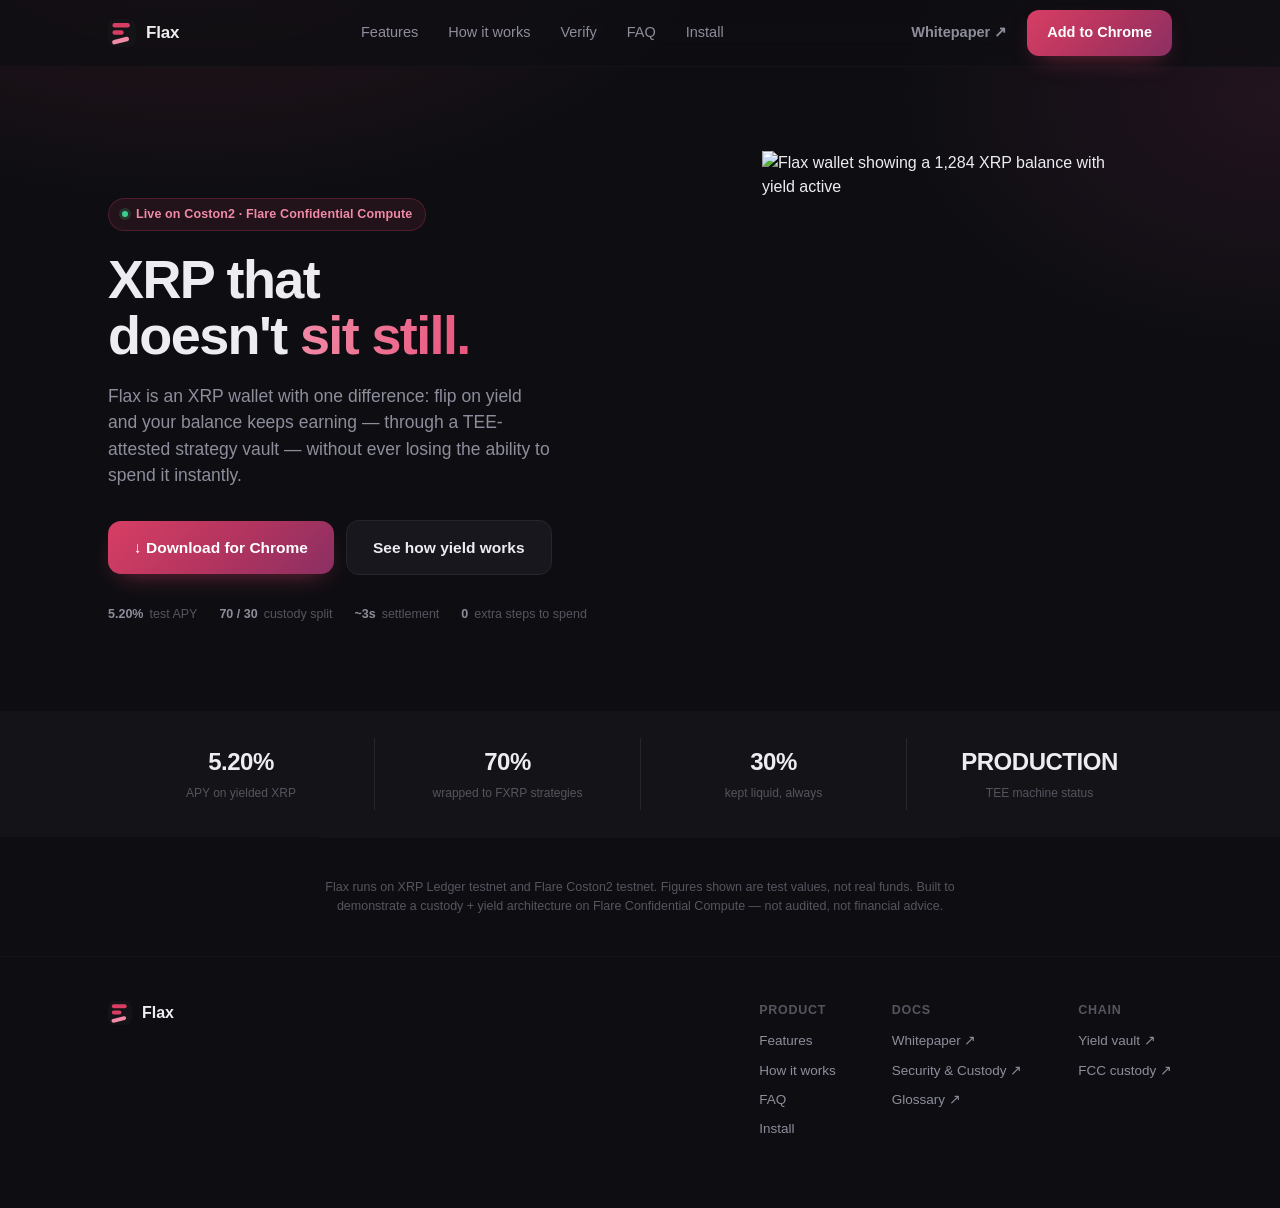
==== index.html @ bff76e12 "feat(site): page shell, nav and hero" ====
<!DOCTYPE html>
<html lang="en">
<head>
<meta charset="UTF-8" />
<meta name="viewport" content="width=device-width, initial-scale=1" />
<title>Flax — an XRP wallet that doesn't sit still</title>
<meta name="description" content="Flax is an XRP wallet for Chrome. Idle balance earns yield through Flare Confidential Compute while staying instantly spendable." />
<link rel="icon" href="img/favicon.png" />
<link rel="stylesheet" href="css/site.css" />
</head>
<body>

<nav class="top">
  <div class="wrap">
    <div class="brand"><svg viewBox="0 0 100 100"><use href="#flaxmark"/></svg>Flax</div>
    <div class="nav-links">
      <a href="#features">Features</a>
      <a href="#how">How it works</a>
      <a href="#verify">Verify</a>
      <a href="#faq">FAQ</a>
      <a href="#install">Install</a>
    </div>
    <div class="nav-cta">
      <a class="btn text" href="https://ember-7.gitbook.io/flaxwallet/" target="_blank" rel="noopener">Whitepaper ↗</a>
      <a class="btn primary" href="flax-extension.zip" id="nav-download">Add to Chrome</a>
    </div>
  </div>
</nav>

<header class="hero">
  <div class="wrap">
    <div>
      <div class="eyebrow"><span class="dot"></span>Live on Coston2 · Flare Confidential Compute</div>
      <h1 class="headline">XRP that<br/>doesn't <span class="accent">sit still.</span></h1>
      <p class="hero-sub">Flax is an XRP wallet with one difference: flip on yield and your balance keeps earning — through a TEE-attested strategy vault — without ever losing the ability to spend it instantly.</p>
      <div class="hero-ctas">
        <a class="btn primary lg" href="flax-extension.zip">↓ Download for Chrome</a>
        <a class="btn ghost lg" href="#how">See how yield works</a>
      </div>
      <div class="hero-meta">
        <span><b>5.20%</b> test APY</span>
        <span><b>70 / 30</b> custody split</span>
        <span><b>~3s</b> settlement</span>
        <span><b>0</b> extra steps to spend</span>
      </div>
    </div>
    <div class="hero-shot"><img src="img/shot-home.png" alt="Flax wallet showing a 1,284 XRP balance with yield active" width="360" height="520" /></div>
  </div>
</header>

<div class="stats">
  <div class="wrap">
    <div class="stat"><b>5.20%</b><span>APY on yielded XRP</span></div>
    <div class="stat"><b>70%</b><span>wrapped to FXRP strategies</span></div>
    <div class="stat"><b>30%</b><span>kept liquid, always</span></div>
    <div class="stat"><b>PRODUCTION</b><span>TEE machine status</span></div>
  </div>
</div>

<!-- ═══════════════════ FEATURES ═══════════════════ -->

<div class="disclaimer">
  Flax runs on XRP Ledger testnet and Flare Coston2 testnet. Figures shown are test values, not real funds. Built to demonstrate a custody + yield architecture on Flare Confidential Compute — not audited, not financial advice.
</div>

<footer>
  <div class="wrap">
    <div class="footer-brand"><svg viewBox="0 0 100 100"><use href="#flaxmark"/></svg>Flax</div>
    <div class="footer-cols">
      <div class="footer-col">
        <b>Product</b>
        <a href="#features">Features</a>
        <a href="#how">How it works</a>
        <a href="#faq">FAQ</a>
        <a href="#install">Install</a>
      </div>
      <div class="footer-col">
        <b>Docs</b>
        <a href="https://ember-7.gitbook.io/flaxwallet/" target="_blank" rel="noopener">Whitepaper ↗</a>
        <a href="https://ember-7.gitbook.io/flaxwallet//security-and-custody" target="_blank" rel="noopener">Security &amp; Custody ↗</a>
        <a href="https://ember-7.gitbook.io/flaxwallet/reference/glossary" target="_blank" rel="noopener">Glossary ↗</a>
      </div>
      <div class="footer-col">
        <b>Chain</b>
        <a href="https://coston2-explorer.flare.network/address/0x3d84976Ac03C04F9b7Fcec7af0289776dAECA8a2" target="_blank" rel="noopener">Yield vault ↗</a>
        <a href="https://testnet.xrpl.org/accounts/rpsMWxQHqK83RQdiwfAVvKbYVJ5hhtbXWB" target="_blank" rel="noopener">FCC custody ↗</a>
      </div>
    </div>
  </div>
</footer>

<svg width="0" height="0" style="position:absolute">
  <defs><g id="flaxmark">
    <rect width="100" height="100" rx="22" fill="#131318"/>
    <rect x="16" y="14" width="62" height="16" rx="8" fill="#d83e64"/>
    <rect x="16" y="40" width="40" height="16" rx="8" fill="#d83e64"/>
    <rect x="14" y="69" width="62" height="16" rx="8" fill="#f08aa6" transform="rotate(-14 45 77)"/>
  </g></defs>
</svg>

</body>
</html>
---- css/site.css ----
@font-face {
  font-family: "Sono";
  src: local("SF Mono");
}
:root {
  --bg: #0e0e12;
  --bg-1: #131318;
  --panel: #17171d;
  --panel-2: #1c1c24;
  --border: #26262f;
  --text: #ececf1;
  --muted: #8d8d9c;
  --faint: #55555f;
  --rose: #d83e64;
  --rose-2: #e9557d;
  --pink: #f08aa6;
  --good: #3ecf8e;
  --grad: linear-gradient(135deg, #d83e64 0%, #b0345f 55%, #8b2f63 100%);
  --maxw: 1120px;
}
* { box-sizing: border-box; }
html { scroll-behavior: smooth; }
body {
  margin: 0; background: var(--bg); color: var(--text);
  font-family: -apple-system, BlinkMacSystemFont, "Segoe UI", Roboto, sans-serif;
  line-height: 1.5; font-size: 16px;
  background-image:
    radial-gradient(900px 500px at 15% -8%, rgba(216,62,100,.14), transparent 60%),
    radial-gradient(700px 460px at 100% 8%, rgba(139,47,99,.16), transparent 55%);
  background-repeat: no-repeat;
}
.mono { font-family: "SF Mono", ui-monospace, Menlo, Consolas, monospace; }
a { color: inherit; }
img { display: block; max-width: 100%; }
.wrap { max-width: var(--maxw); margin: 0 auto; padding: 0 28px; }
section { position: relative; }

/* ── nav ───────────────────────────────────────────────── */
nav.top {
  position: sticky; top: 0; z-index: 50;
  background: rgba(14,14,18,.72); backdrop-filter: blur(14px);
  border-bottom: 1px solid var(--bg-1);
}
nav.top .wrap { display: flex; align-items: center; justify-content: space-between; height: 66px; }
.brand { display: flex; align-items: center; gap: 10px; font-weight: 800; font-size: 17px; letter-spacing: -0.01em; }
.brand svg { width: 28px; height: 28px; border-radius: 8px; }
.nav-links { display: flex; gap: 30px; font-size: 14.5px; color: var(--muted); }
.nav-links a { text-decoration: none; transition: color .15s; }
.nav-links a:hover { color: var(--text); }
.nav-cta { display: flex; align-items: center; gap: 14px; }

/* ── buttons ───────────────────────────────────────────── */
.btn {
  display: inline-flex; align-items: center; gap: 9px;
  border: none; cursor: pointer; text-decoration: none;
  font-weight: 650; font-size: 14.5px; border-radius: 12px;
  padding: 12px 20px; color: #fff; transition: transform .1s, opacity .15s, box-shadow .2s;
  white-space: nowrap;
}
.btn:active { transform: scale(0.97); }
.btn.primary { background: var(--grad); box-shadow: 0 10px 26px -12px rgba(216,62,100,.6); }
.btn.primary:hover { box-shadow: 0 14px 32px -12px rgba(216,62,100,.75); }
.btn.ghost { background: var(--panel); border: 1px solid var(--border); color: var(--text); }
.btn.ghost:hover { background: var(--panel-2); }
.btn.text { background: transparent; color: var(--muted); padding: 12px 6px; }
.btn.text:hover { color: var(--text); }
.btn.lg { padding: 15px 26px; font-size: 15.5px; border-radius: 13px; }

/* ── hero ──────────────────────────────────────────────── */
.hero { padding: 84px 0 40px; }
.hero .wrap { display: grid; grid-template-columns: 1fr 460px; gap: 40px; align-items: center; }
.eyebrow {
  display: inline-flex; align-items: center; gap: 8px; font-size: 12.5px; font-weight: 700;
  color: var(--pink); background: rgba(216,62,100,.1); border: 1px solid rgba(216,62,100,.25);
  padding: 6px 13px; border-radius: 999px; margin-bottom: 20px; letter-spacing: .01em;
}
.eyebrow .dot { width: 6px; height: 6px; border-radius: 50%; background: var(--good); box-shadow: 0 0 0 3px rgba(62,207,142,.18); }
h1.headline { font-size: 54px; line-height: 1.04; font-weight: 800; letter-spacing: -0.03em; margin: 0 0 20px; }
h1.headline .accent {
  background: linear-gradient(100deg, var(--pink), var(--rose-2));
  -webkit-background-clip: text; background-clip: text; color: transparent;
}
.hero-sub { color: var(--muted); font-size: 17.5px; max-width: 46ch; margin-bottom: 32px; }
.hero-ctas { display: flex; gap: 12px; align-items: center; margin-bottom: 30px; flex-wrap: wrap; }
.hero-meta { display: flex; gap: 22px; font-size: 12.5px; color: var(--faint); flex-wrap: wrap; }
.hero-meta span { display: flex; align-items: center; gap: 6px; }
.hero-meta b { color: var(--muted); font-weight: 650; }
.hero-shot { justify-self: center; }
.hero-shot img { width: 100%; max-width: 400px; }

/* ── stat strip ────────────────────────────────────────── */
.stats { border-top: 1px solid var(--bg-1); border-bottom: 1px solid var(--bg-1); background: var(--bg-1); }
.stats .wrap { display: grid; grid-template-columns: repeat(4, 1fr); padding: 26px 28px; }
.stat { text-align: center; padding: 6px 10px; border-left: 1px solid var(--border); }
.stat:first-child { border-left: none; }
.stat b { display: block; font-size: 24px; font-weight: 800; letter-spacing: -0.02em; }
.stat span { font-size: 12px; color: var(--faint); }

/* ── section shell ─────────────────────────────────────── */
.section { padding: 96px 0; }
.section-head { max-width: 620px; margin-bottom: 56px; }
.section-tag { font-size: 12.5px; font-weight: 700; letter-spacing: .08em; text-transform: uppercase; color: var(--pink); margin-bottom: 12px; }
.section-head h2 { font-size: 34px; font-weight: 800; letter-spacing: -0.02em; margin: 0 0 12px; }
.section-head p { color: var(--muted); font-size: 16px; }

/* ── feature rows ──────────────────────────────────────── */
.feature-row { display: grid; grid-template-columns: 1fr 1fr; gap: 60px; align-items: center; margin-bottom: 108px; }
.feature-row:last-child { margin-bottom: 0; }
.feature-row.reverse .fr-text { order: 2; }
.feature-row.reverse .fr-shot { order: 1; }
.fr-num { font-size: 12.5px; font-weight: 700; color: var(--faint); margin-bottom: 14px; letter-spacing: .06em; }
.fr-text h3 { font-size: 26px; font-weight: 800; letter-spacing: -0.015em; margin: 0 0 14px; }
.fr-text p { color: var(--muted); font-size: 15.5px; margin-bottom: 22px; }
.fr-points { display: flex; flex-direction: column; gap: 12px; }
.fr-point { display: flex; gap: 11px; font-size: 14px; color: var(--text); }
.fr-point .mk { color: var(--good); font-weight: 800; flex: 0 0 auto; }
.fr-shot { display: flex; justify-content: center; }
.fr-shot img { max-width: 300px; }

/* ── how it works diagram ─────────────────────────────── */
.diagram-wrap {
  background: var(--panel); border: 1px solid var(--border); border-radius: 20px;
  padding: 40px; overflow-x: auto;
}
.diagram-wrap svg { display: block; margin: 0 auto; }

/* ── verify / transparency ────────────────────────────── */
.verify-grid { display: grid; grid-template-columns: repeat(2, 1fr); gap: 12px; }
.verify-item {
  background: var(--panel); border: 1px solid var(--border); border-radius: 14px;
  padding: 16px 18px; display: flex; flex-direction: column; gap: 5px;
}
.verify-item .vk { font-size: 12px; color: var(--faint); }
.verify-item .vv { font-size: 13.5px; font-weight: 600; word-break: break-all; }
.verify-item a.vv { text-decoration: none; color: var(--pink); }
.verify-item a.vv:hover { text-decoration: underline; }

/* ── install ───────────────────────────────────────────── */
.install-shell { background: var(--panel); border: 1px solid var(--border); border-radius: 22px; padding: 8px; }
.install-inner { display: grid; grid-template-columns: 1fr 1fr; gap: 0; }
.install-steps { padding: 34px 38px; }
.step-row { display: flex; gap: 16px; padding: 16px 0; border-top: 1px solid var(--bg-1); }
.step-row:first-child { border-top: none; padding-top: 4px; }
.step-num {
  flex: 0 0 30px; height: 30px; border-radius: 9px; background: var(--panel-2);
  border: 1px solid var(--border); display: flex; align-items: center; justify-content: center;
  font-size: 13px; font-weight: 700; color: var(--pink);
}
.step-body b { display: block; font-size: 14.5px; margin-bottom: 3px; }
.step-body span { font-size: 13px; color: var(--muted); }
.step-body code {
  background: var(--bg-1); border: 1px solid var(--border); border-radius: 6px;
  padding: 1px 6px; font-size: 12px; font-family: "SF Mono", ui-monospace, monospace; color: var(--pink);
}
.install-visual {
  background: linear-gradient(160deg, #1a1a22, #131318);
  border-radius: 18px; margin: 8px; display: flex; align-items: center; justify-content: center;
  padding: 30px; position: relative; overflow: hidden;
}
.install-visual::before {
  content: ""; position: absolute; inset: -40%; background: radial-gradient(circle, rgba(216,62,100,.16), transparent 60%);
}
.browser-mock {
  position: relative; width: 100%; max-width: 300px; background: #1c1c24; border-radius: 14px;
  border: 1px solid var(--border); box-shadow: 0 20px 50px -20px rgba(0,0,0,.6); overflow: hidden;
}
.bm-bar { display: flex; align-items: center; gap: 6px; padding: 10px 12px; border-bottom: 1px solid var(--bg-1); }
.bm-dot { width: 9px; height: 9px; border-radius: 50%; }
.bm-url { flex: 1; margin-left: 8px; background: var(--bg-1); border-radius: 7px; height: 22px; }
.bm-puzzle { width: 22px; height: 22px; border-radius: 6px; display: flex; align-items: center; justify-content: center; color: var(--faint); font-size: 13px; }
.bm-flax { width: 26px; height: 26px; border-radius: 7px; margin-left: 6px; }
.bm-panel { padding: 16px; }
.bm-panel .bm-row { display: flex; align-items: center; gap: 10px; padding: 9px 0; }
.bm-panel .bm-row img { width: 22px; height: 22px; border-radius: 6px; }
.bm-panel .bm-row span { font-size: 12.5px; font-weight: 600; flex: 1; }
.bm-toggle { width: 30px; height: 17px; border-radius: 999px; background: var(--good); position: relative; }
.bm-toggle::after { content:""; position:absolute; width: 13px; height: 13px; border-radius:50%; background:#fff; right: 2px; top: 2px; }

/* ── faq ───────────────────────────────────────────────── */
.inline-link {
  color: var(--pink); text-decoration: none; font-weight: 600; font-size: 13.5px;
  border-bottom: 1px solid rgba(240,138,166,.3); padding-bottom: 1px; transition: border-color .15s;
}
.inline-link:hover { border-color: var(--pink); }
.faq-list { max-width: 760px; display: flex; flex-direction: column; gap: 10px; }
.faq-item {
  background: var(--panel); border: 1px solid var(--border); border-radius: 14px;
  overflow: hidden; transition: border-color .15s;
}
.faq-item[open] { border-color: rgba(216,62,100,.35); }
.faq-item summary {
  list-style: none; cursor: pointer; user-select: none;
  display: flex; align-items: center; justify-content: space-between; gap: 16px;
  padding: 18px 20px; font-size: 15px; font-weight: 650;
}
.faq-item summary::-webkit-details-marker { display: none; }
.faq-x {
  flex: 0 0 24px; height: 24px; border-radius: 7px; background: var(--panel-2);
  color: var(--pink); display: flex; align-items: center; justify-content: center;
  font-size: 14px; font-weight: 700; transition: transform .2s, background .15s;
}
.faq-item[open] .faq-x { transform: rotate(45deg); background: rgba(216,62,100,.16); }
.faq-a { padding: 0 20px 20px; color: var(--muted); font-size: 14px; }
.faq-a p { margin: 0 0 12px; }
.faq-a code.mono {
  background: var(--bg-1); border: 1px solid var(--border); border-radius: 5px;
  padding: 1px 6px; color: var(--pink); font-size: 12.5px;
}

/* ── disclaimer ────────────────────────────────────────── */
.disclaimer {
  border-top: 1px solid var(--bg-1); padding: 40px 0; text-align: center;
  color: var(--faint); font-size: 12.5px; max-width: 640px; margin: 0 auto;
}

/* ── footer ────────────────────────────────────────────── */
footer { border-top: 1px solid var(--bg-1); padding: 44px 0 60px; }
footer .wrap { display: flex; justify-content: space-between; align-items: flex-start; flex-wrap: wrap; gap: 24px; }
.footer-brand { display: flex; align-items: center; gap: 10px; font-weight: 700; }
.footer-brand svg { width: 24px; height: 24px; border-radius: 7px; }
.footer-cols { display: flex; gap: 56px; }
.footer-col b { display: block; font-size: 12.5px; color: var(--faint); text-transform: uppercase; letter-spacing: .06em; margin-bottom: 12px; }
.footer-col a { display: block; font-size: 13.5px; color: var(--muted); text-decoration: none; margin-bottom: 9px; }
.footer-col a:hover { color: var(--text); }

/* ── responsive ────────────────────────────────────────── */
@media (max-width: 900px) {
  .hero .wrap { grid-template-columns: 1fr; }
  .hero-shot { order: -1; }
  .nav-links { display: none; }
  .feature-row, .feature-row.reverse { grid-template-columns: 1fr; }
  .feature-row.reverse .fr-text, .feature-row.reverse .fr-shot { order: unset; }
  .stats .wrap { grid-template-columns: repeat(2, 1fr); row-gap: 18px; }
  .stat:nth-child(3) { border-left: none; }
  .verify-grid { grid-template-columns: 1fr; }
  .install-inner { grid-template-columns: 1fr; }
  h1.headline { font-size: 38px; }
}
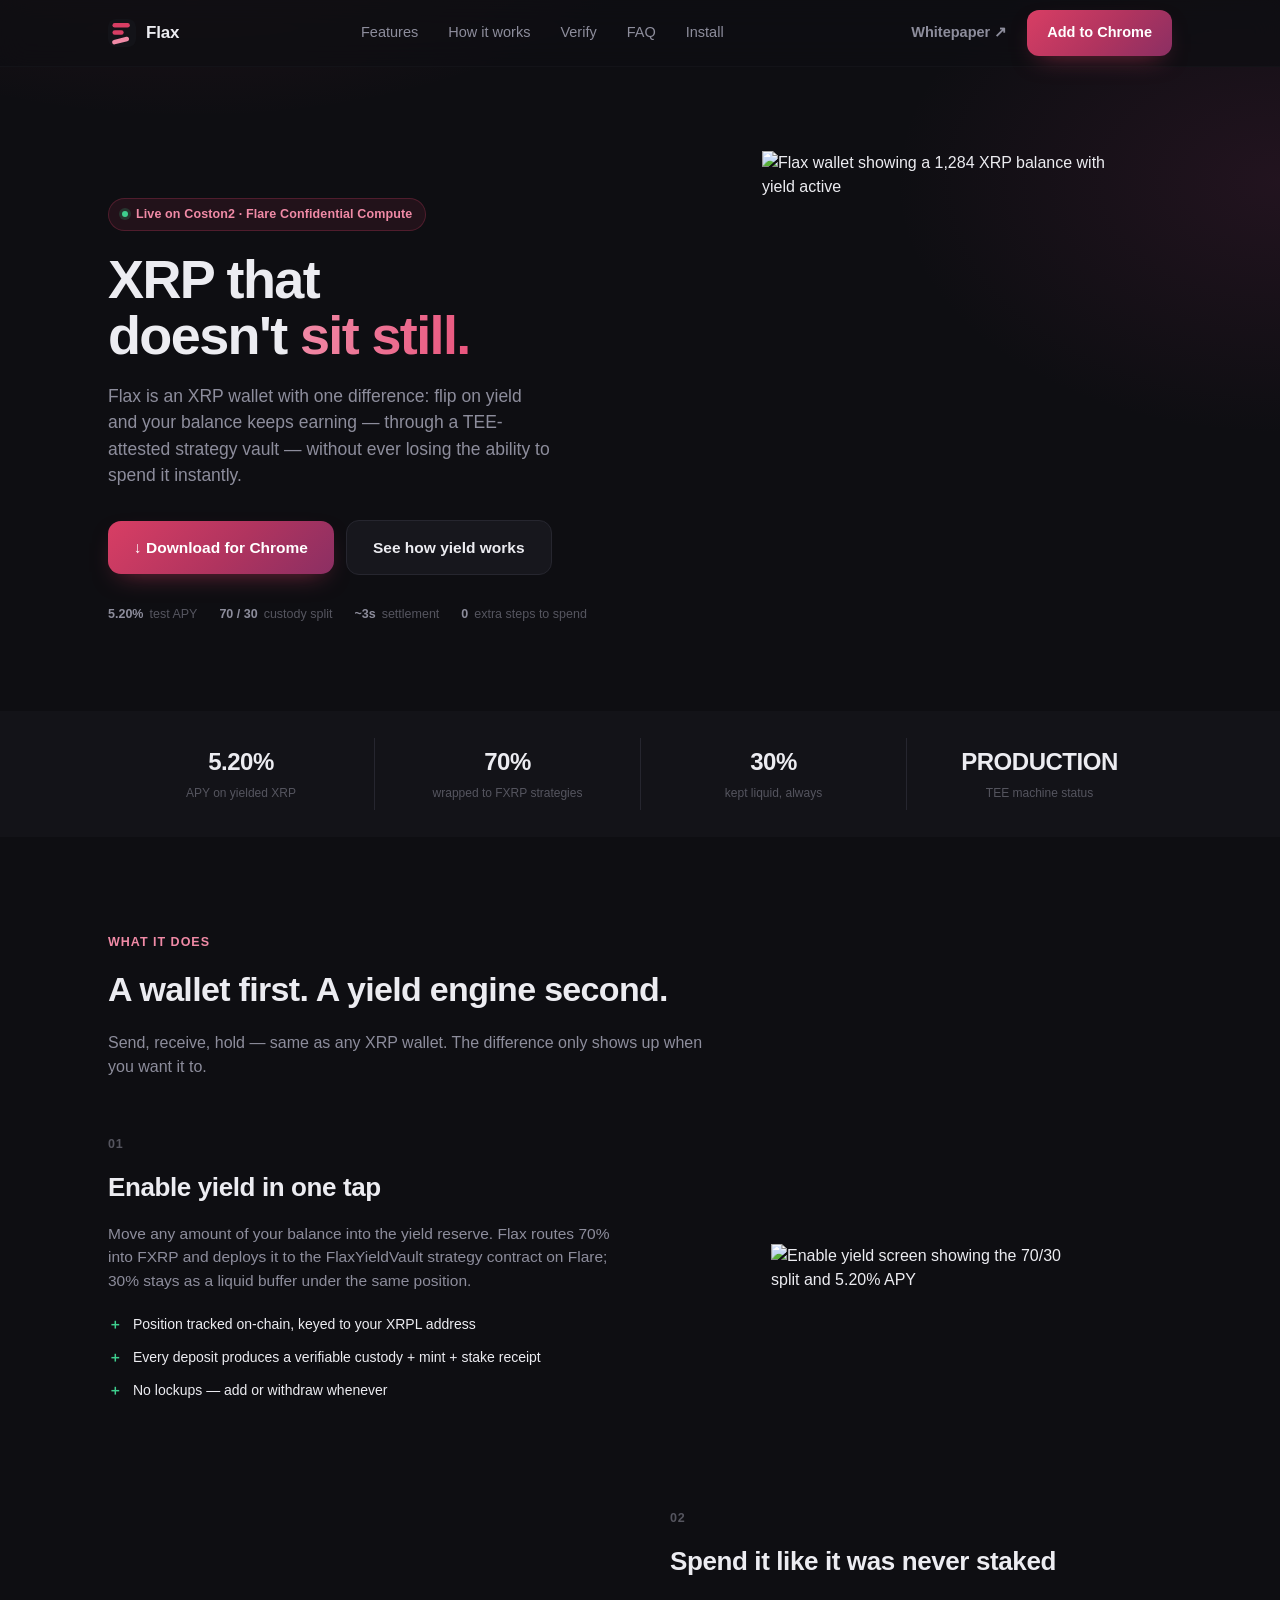
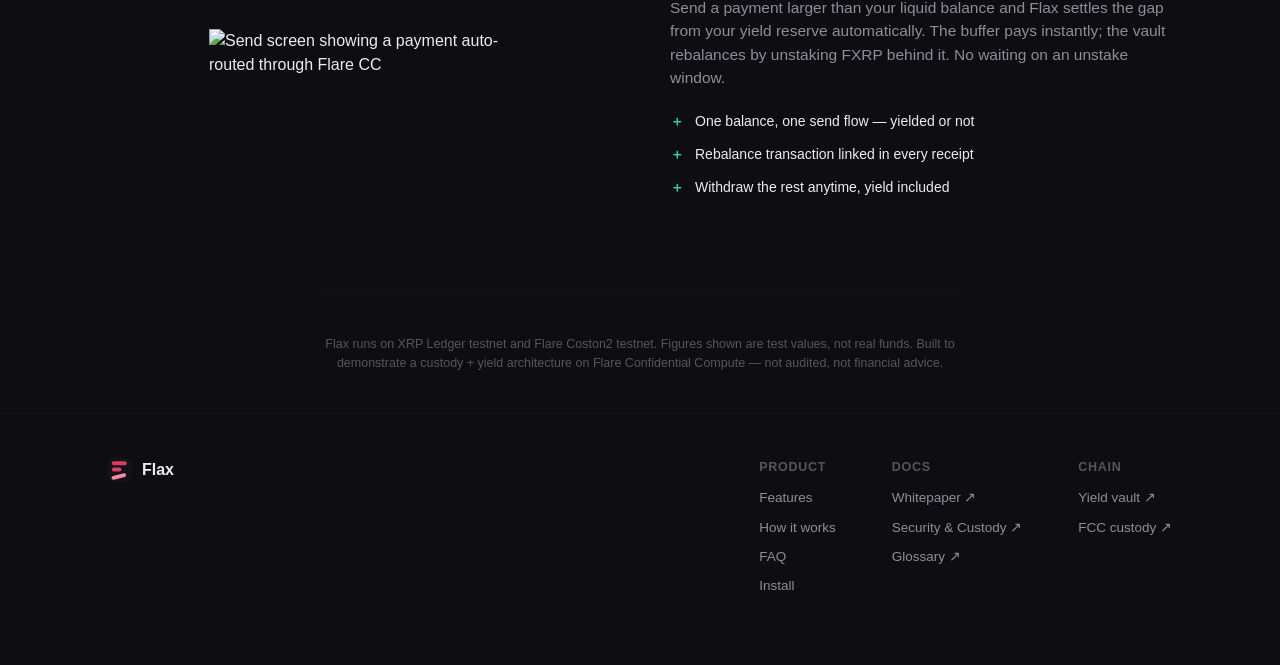
==== commit 5e6cb711: "feat(site): feature rows" ====
--- a/index.html
+++ b/index.html
@@ -58,6 +58,43 @@
 </div>
 
 <!-- ═══════════════════ FEATURES ═══════════════════ -->
+<section class="section" id="features">
+  <div class="wrap">
+    <div class="section-head">
+      <div class="section-tag">What it does</div>
+      <h2>A wallet first. A yield engine second.</h2>
+      <p>Send, receive, hold — same as any XRP wallet. The difference only shows up when you want it to.</p>
+    </div>
+
+    <div class="feature-row">
+      <div class="fr-text">
+        <div class="fr-num">01</div>
+        <h3>Enable yield in one tap</h3>
+        <p>Move any amount of your balance into the yield reserve. Flax routes 70% into FXRP and deploys it to the FlaxYieldVault strategy contract on Flare; 30% stays as a liquid buffer under the same position.</p>
+        <div class="fr-points">
+          <div class="fr-point"><span class="mk">＋</span>Position tracked on-chain, keyed to your XRPL address</div>
+          <div class="fr-point"><span class="mk">＋</span>Every deposit produces a verifiable custody + mint + stake receipt</div>
+          <div class="fr-point"><span class="mk">＋</span>No lockups — add or withdraw whenever</div>
+        </div>
+      </div>
+      <div class="fr-shot"><img src="img/shot-yield.png" alt="Enable yield screen showing the 70/30 split and 5.20% APY" /></div>
+    </div>
+
+    <div class="feature-row reverse">
+      <div class="fr-text">
+        <div class="fr-num">02</div>
+        <h3>Spend it like it was never staked</h3>
+        <p>Send a payment larger than your liquid balance and Flax settles the gap from your yield reserve automatically. The buffer pays instantly; the vault rebalances by unstaking FXRP behind it. No waiting on an unstake window.</p>
+        <div class="fr-points">
+          <div class="fr-point"><span class="mk">＋</span>One balance, one send flow — yielded or not</div>
+          <div class="fr-point"><span class="mk">＋</span>Rebalance transaction linked in every receipt</div>
+          <div class="fr-point"><span class="mk">＋</span>Withdraw the rest anytime, yield included</div>
+        </div>
+      </div>
+      <div class="fr-shot"><img src="img/shot-send.png" alt="Send screen showing a payment auto-routed through Flare CC" /></div>
+    </div>
+  </div>
+</section>
 
 <div class="disclaimer">
   Flax runs on XRP Ledger testnet and Flare Coston2 testnet. Figures shown are test values, not real funds. Built to demonstrate a custody + yield architecture on Flare Confidential Compute — not audited, not financial advice.
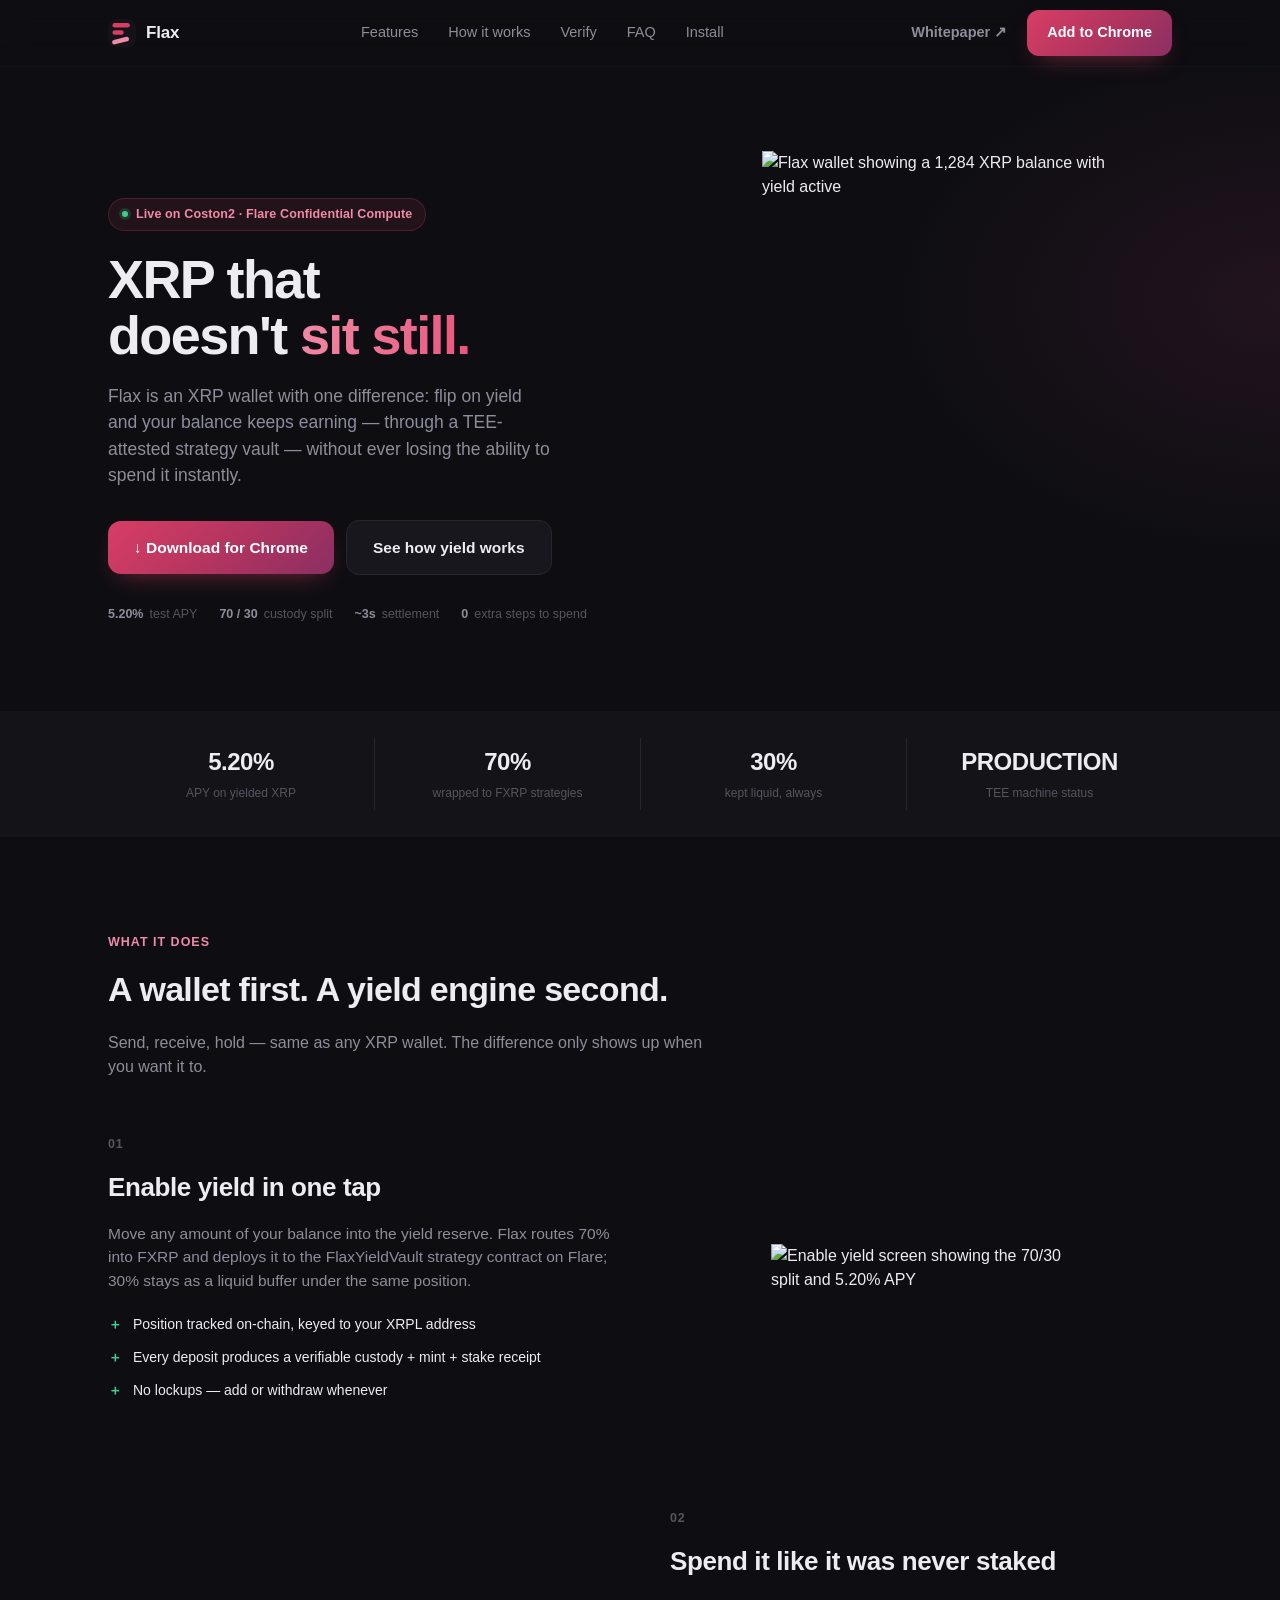
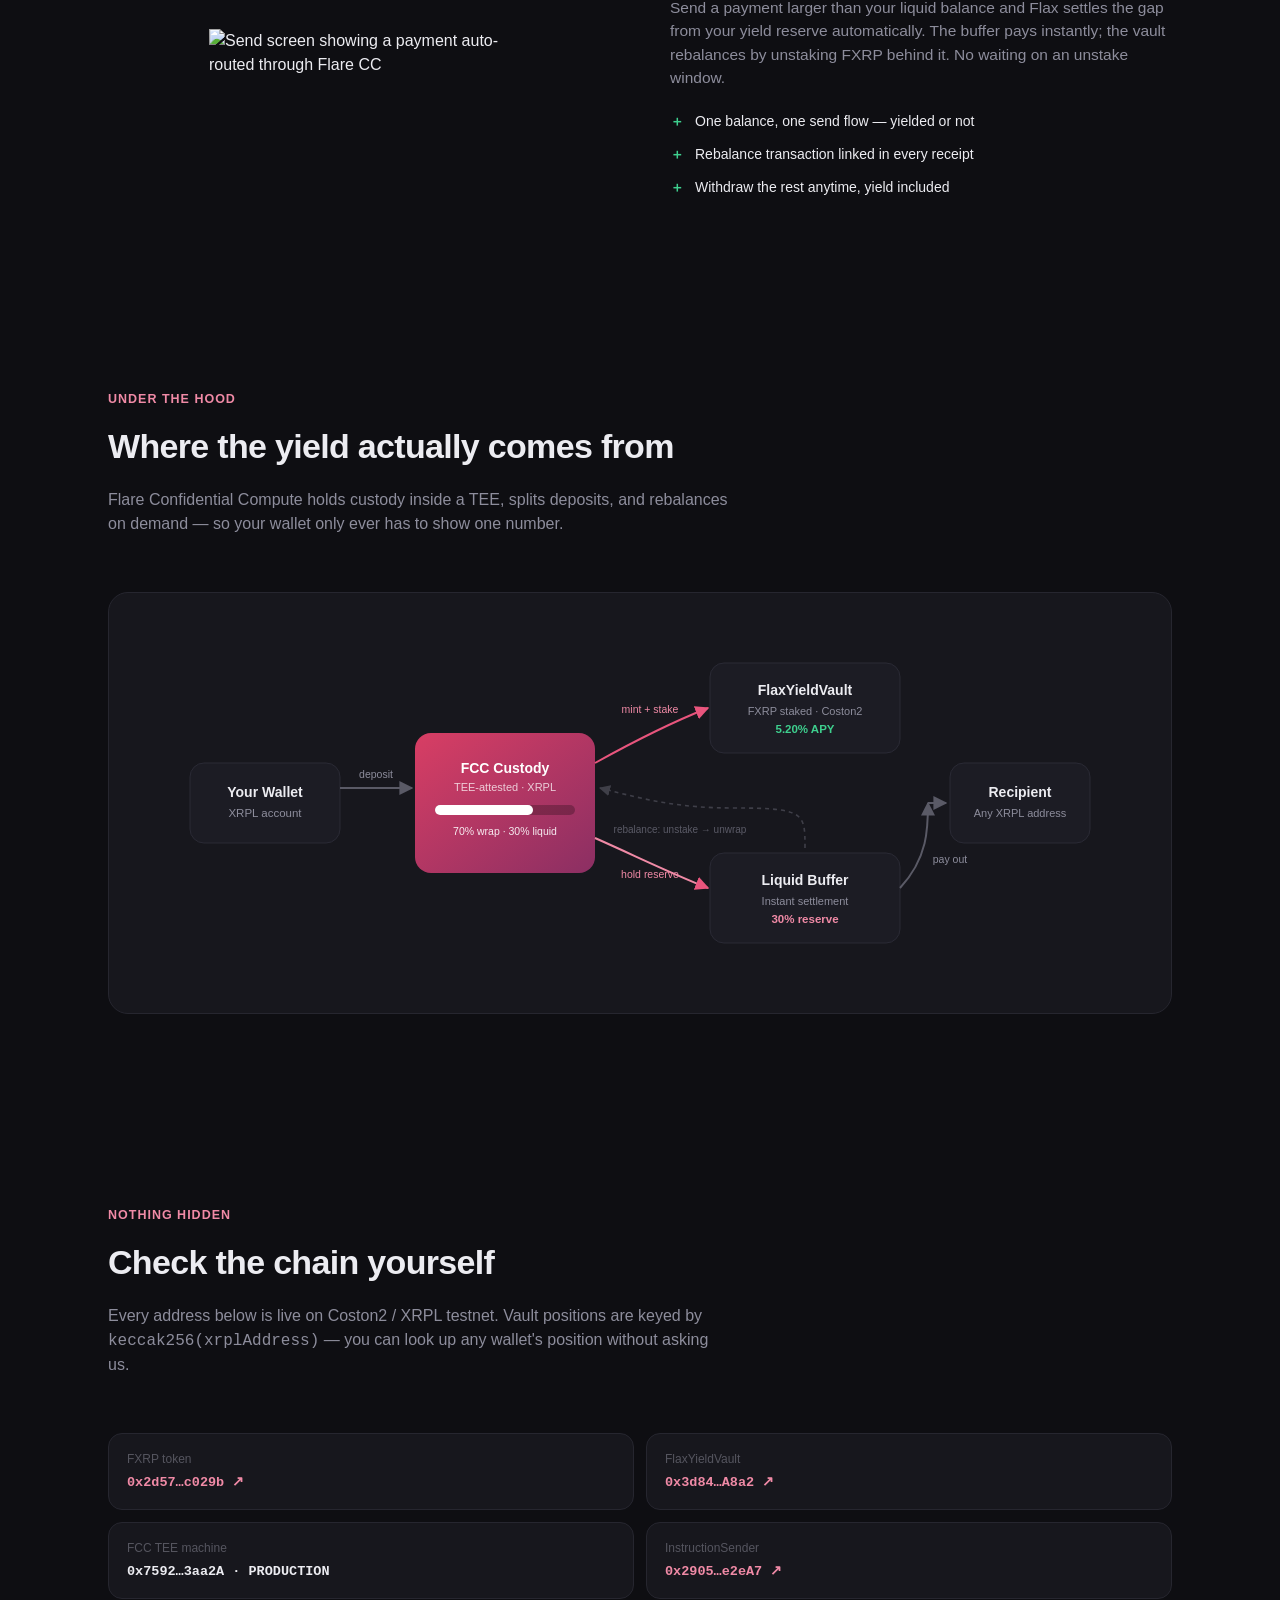
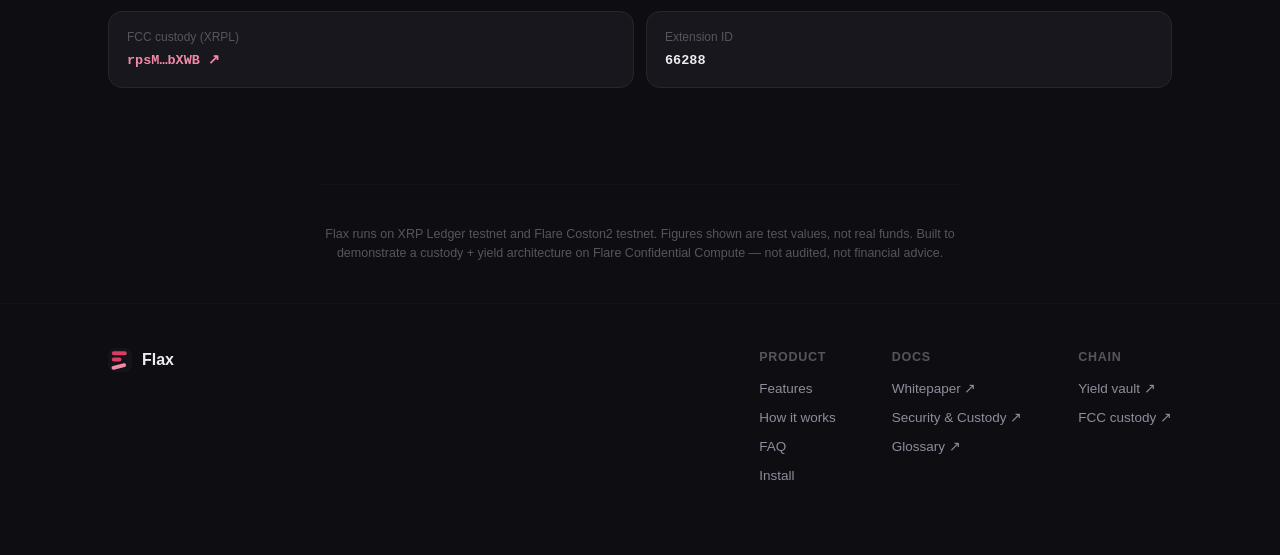
==== commit b5bb60ed: "feat(site): architecture diagram and verify section" ====
--- a/index.html
+++ b/index.html
@@ -96,6 +96,99 @@
   </div>
 </section>
 
+<!-- ═══════════════════ HOW IT WORKS ═══════════════════ -->
+<section class="section" id="how">
+  <div class="wrap">
+    <div class="section-head">
+      <div class="section-tag">Under the hood</div>
+      <h2>Where the yield actually comes from</h2>
+      <p>Flare Confidential Compute holds custody inside a TEE, splits deposits, and rebalances on demand — so your wallet only ever has to show one number.</p>
+    </div>
+
+    <div class="diagram-wrap">
+      <svg viewBox="0 0 920 340" width="100%" height="340" xmlns="http://www.w3.org/2000/svg">
+        <defs>
+          <linearGradient id="gradA" x1="0" y1="0" x2="1" y2="1">
+            <stop offset="0%" stop-color="#d83e64"/><stop offset="100%" stop-color="#8b2f63"/>
+          </linearGradient>
+          <marker id="arrow" viewBox="0 0 10 10" refX="9" refY="5" markerWidth="7" markerHeight="7" orient="auto-start-reverse">
+            <path d="M0,0 L10,5 L0,10 z" fill="#5a5a66"/>
+          </marker>
+          <marker id="arrowPink" viewBox="0 0 10 10" refX="9" refY="5" markerWidth="7" markerHeight="7" orient="auto-start-reverse">
+            <path d="M0,0 L10,5 L0,10 z" fill="#e9557d"/>
+          </marker>
+        </defs>
+
+        <!-- wallet -->
+        <rect x="10" y="130" width="150" height="80" rx="14" fill="#1c1c24" stroke="#2a2a35"/>
+        <text x="85" y="164" text-anchor="middle" fill="#ececf1" font-size="14" font-weight="700" font-family="inherit">Your Wallet</text>
+        <text x="85" y="184" text-anchor="middle" fill="#8d8d9c" font-size="11.5" font-family="inherit">XRPL account</text>
+
+        <!-- custody -->
+        <rect x="235" y="100" width="180" height="140" rx="16" fill="url(#gradA)"/>
+        <text x="325" y="140" text-anchor="middle" fill="#fff" font-size="14" font-weight="700" font-family="inherit">FCC Custody</text>
+        <text x="325" y="158" text-anchor="middle" fill="rgba(255,255,255,.75)" font-size="11" font-family="inherit">TEE-attested · XRPL</text>
+        <rect x="255" y="172" width="140" height="10" rx="5" fill="rgba(0,0,0,.25)"/>
+        <rect x="255" y="172" width="98" height="10" rx="5" fill="#fff"/>
+        <text x="325" y="202" text-anchor="middle" fill="#fff" font-size="10.5" font-family="inherit" opacity=".9">70% wrap · 30% liquid</text>
+
+        <!-- vault -->
+        <rect x="530" y="30" width="190" height="90" rx="14" fill="#1c1c24" stroke="#2a2a35"/>
+        <text x="625" y="62" text-anchor="middle" fill="#ececf1" font-size="14" font-weight="700" font-family="inherit">FlaxYieldVault</text>
+        <text x="625" y="82" text-anchor="middle" fill="#8d8d9c" font-size="11" font-family="inherit">FXRP staked · Coston2</text>
+        <text x="625" y="100" text-anchor="middle" fill="#3ecf8e" font-size="11.5" font-weight="700" font-family="inherit">5.20% APY</text>
+
+        <!-- buffer -->
+        <rect x="530" y="220" width="190" height="90" rx="14" fill="#1c1c24" stroke="#2a2a35"/>
+        <text x="625" y="252" text-anchor="middle" fill="#ececf1" font-size="14" font-weight="700" font-family="inherit">Liquid Buffer</text>
+        <text x="625" y="272" text-anchor="middle" fill="#8d8d9c" font-size="11" font-family="inherit">Instant settlement</text>
+        <text x="625" y="290" text-anchor="middle" fill="#f08aa6" font-size="11.5" font-weight="700" font-family="inherit">30% reserve</text>
+
+        <!-- you (spend) -->
+        <rect x="770" y="130" width="140" height="80" rx="14" fill="#1c1c24" stroke="#2a2a35"/>
+        <text x="840" y="164" text-anchor="middle" fill="#ececf1" font-size="14" font-weight="700" font-family="inherit">Recipient</text>
+        <text x="840" y="184" text-anchor="middle" fill="#8d8d9c" font-size="11" font-family="inherit">Any XRPL address</text>
+
+        <!-- arrows -->
+        <path d="M160,155 L232,155" stroke="#5a5a66" stroke-width="2" marker-end="url(#arrow)" fill="none"/>
+        <text x="196" y="145" text-anchor="middle" fill="#8d8d9c" font-size="10.5" font-family="inherit">deposit</text>
+
+        <path d="M415,130 C460,105 490,90 528,75" stroke="#e9557d" stroke-width="2" marker-end="url(#arrowPink)" fill="none"/>
+        <text x="470" y="80" text-anchor="middle" fill="#f08aa6" font-size="10.5" font-family="inherit">mint + stake</text>
+
+        <path d="M415,205 C460,225 490,240 528,255" stroke="#f08aa6" stroke-width="2" marker-end="url(#arrowPink)" fill="none"/>
+        <text x="470" y="245" text-anchor="middle" fill="#f08aa6" font-size="10.5" font-family="inherit">hold reserve</text>
+
+        <path d="M720,255 C748,225 748,195 748,170" stroke="#5a5a66" stroke-width="2" marker-end="url(#arrow)" fill="none"/>
+        <path d="M748,170 L766,170" stroke="#5a5a66" stroke-width="2" marker-end="url(#arrow)" fill="none"/>
+        <text x="770" y="230" text-anchor="middle" fill="#8d8d9c" font-size="10.5" font-family="inherit">pay out</text>
+
+        <path d="M625,215 C625,180 625,175 555,175 C500,175 470,168 420,155" stroke="#5a5a66" stroke-width="1.6" stroke-dasharray="4 4" marker-end="url(#arrow)" fill="none" opacity=".6"/>
+        <text x="500" y="200" text-anchor="middle" fill="#5a5a66" font-size="10" font-family="inherit">rebalance: unstake → unwrap</text>
+      </svg>
+    </div>
+  </div>
+</section>
+
+<!-- ═══════════════════ VERIFY ═══════════════════ -->
+<section class="section" id="verify">
+  <div class="wrap">
+    <div class="section-head">
+      <div class="section-tag">Nothing hidden</div>
+      <h2>Check the chain yourself</h2>
+      <p>Every address below is live on Coston2 / XRPL testnet. Vault positions are keyed by <code class="mono">keccak256(xrplAddress)</code> — you can look up any wallet's position without asking us.</p>
+    </div>
+    <div class="verify-grid">
+      <div class="verify-item"><span class="vk">FXRP token</span><a class="vv mono" href="https://coston2-explorer.flare.network/address/0x2d572a5FB98A029e4ad21860F1E2E7ED8F2c029b" target="_blank" rel="noopener">0x2d57…c029b ↗</a></div>
+      <div class="verify-item"><span class="vk">FlaxYieldVault</span><a class="vv mono" href="https://coston2-explorer.flare.network/address/0x3d84976Ac03C04F9b7Fcec7af0289776dAECA8a2" target="_blank" rel="noopener">0x3d84…A8a2 ↗</a></div>
+      <div class="verify-item"><span class="vk">FCC TEE machine</span><span class="vv mono">0x7592…3aa2A · PRODUCTION</span></div>
+      <div class="verify-item"><span class="vk">InstructionSender</span><a class="vv mono" href="https://coston2-explorer.flare.network/address/0x29057Eb605915003eb7CA918232d75D2cd0e2eA7" target="_blank" rel="noopener">0x2905…e2eA7 ↗</a></div>
+      <div class="verify-item"><span class="vk">FCC custody (XRPL)</span><a class="vv mono" href="https://testnet.xrpl.org/accounts/rpsMWxQHqK83RQdiwfAVvKbYVJ5hhtbXWB" target="_blank" rel="noopener">rpsM…bXWB ↗</a></div>
+      <div class="verify-item"><span class="vk">Extension ID</span><span class="vv mono">66288</span></div>
+    </div>
+  </div>
+</section>
+
 <div class="disclaimer">
   Flax runs on XRP Ledger testnet and Flare Coston2 testnet. Figures shown are test values, not real funds. Built to demonstrate a custody + yield architecture on Flare Confidential Compute — not audited, not financial advice.
 </div>
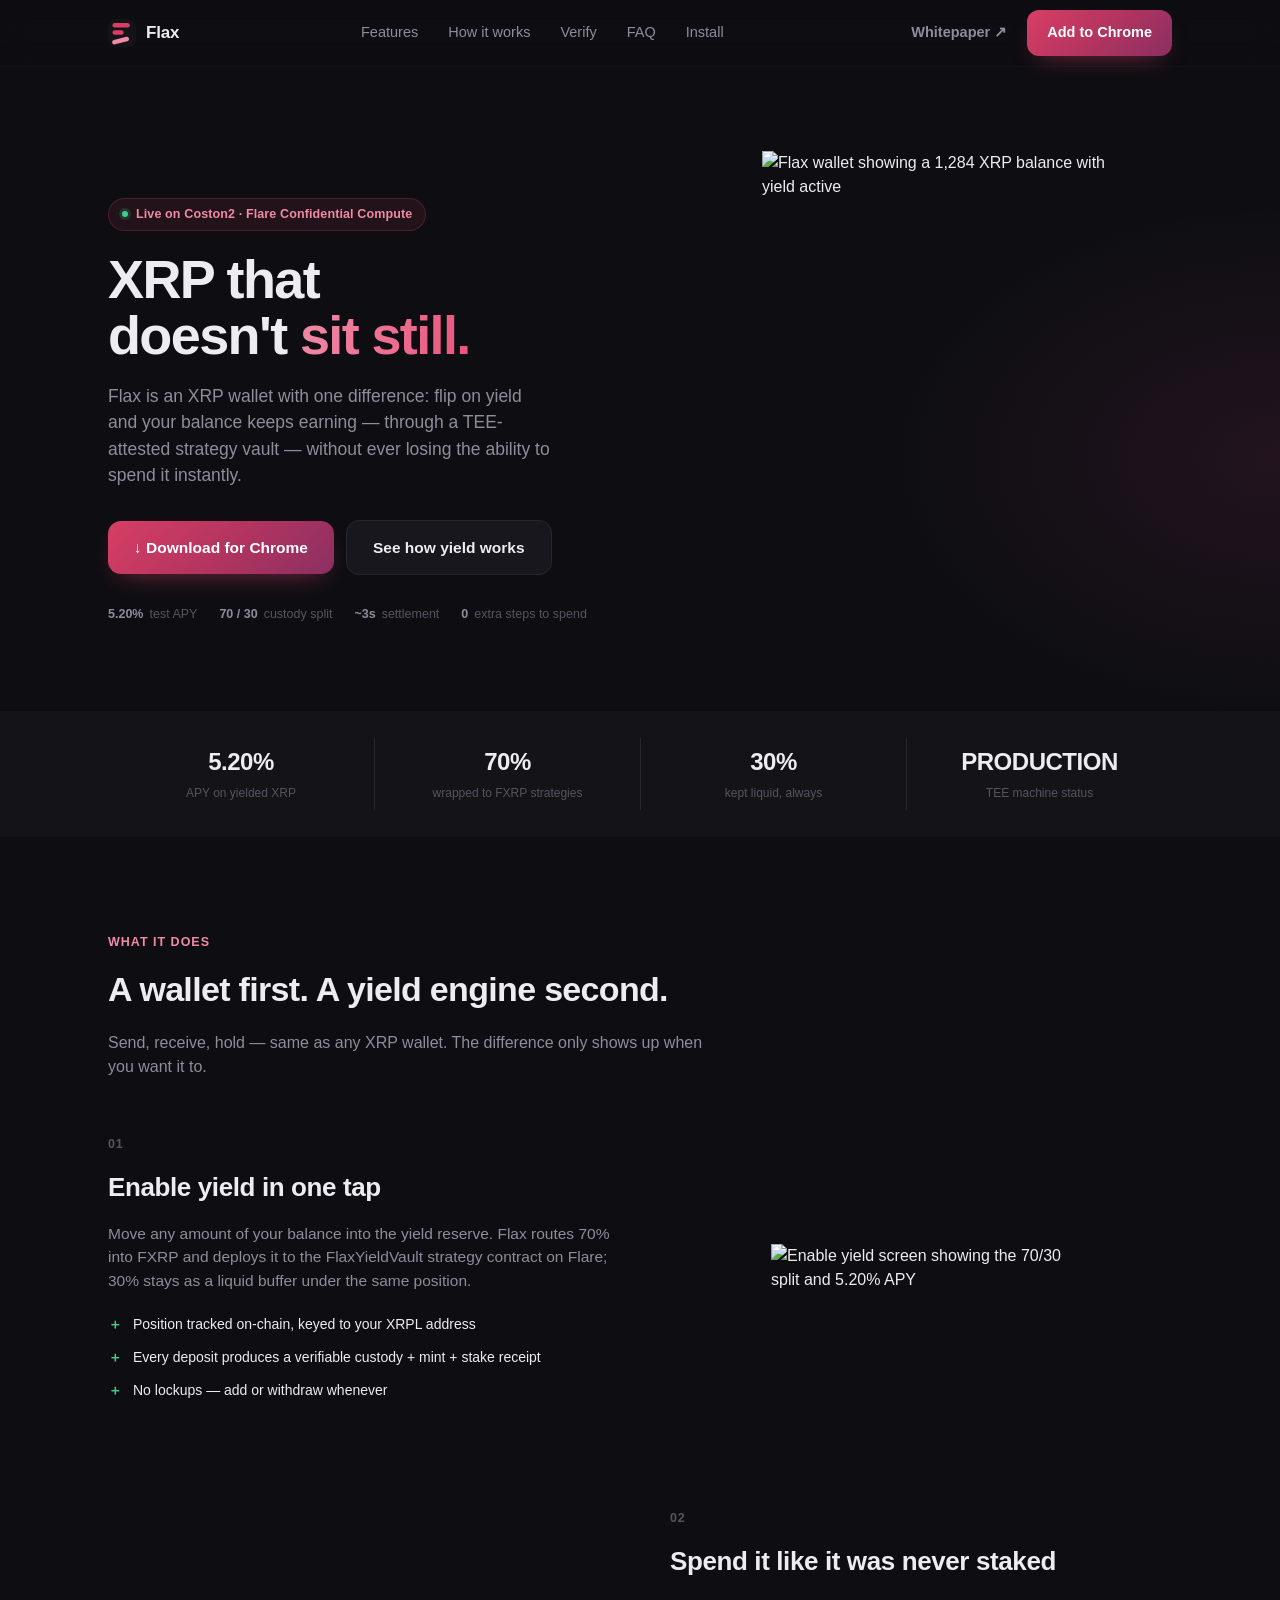
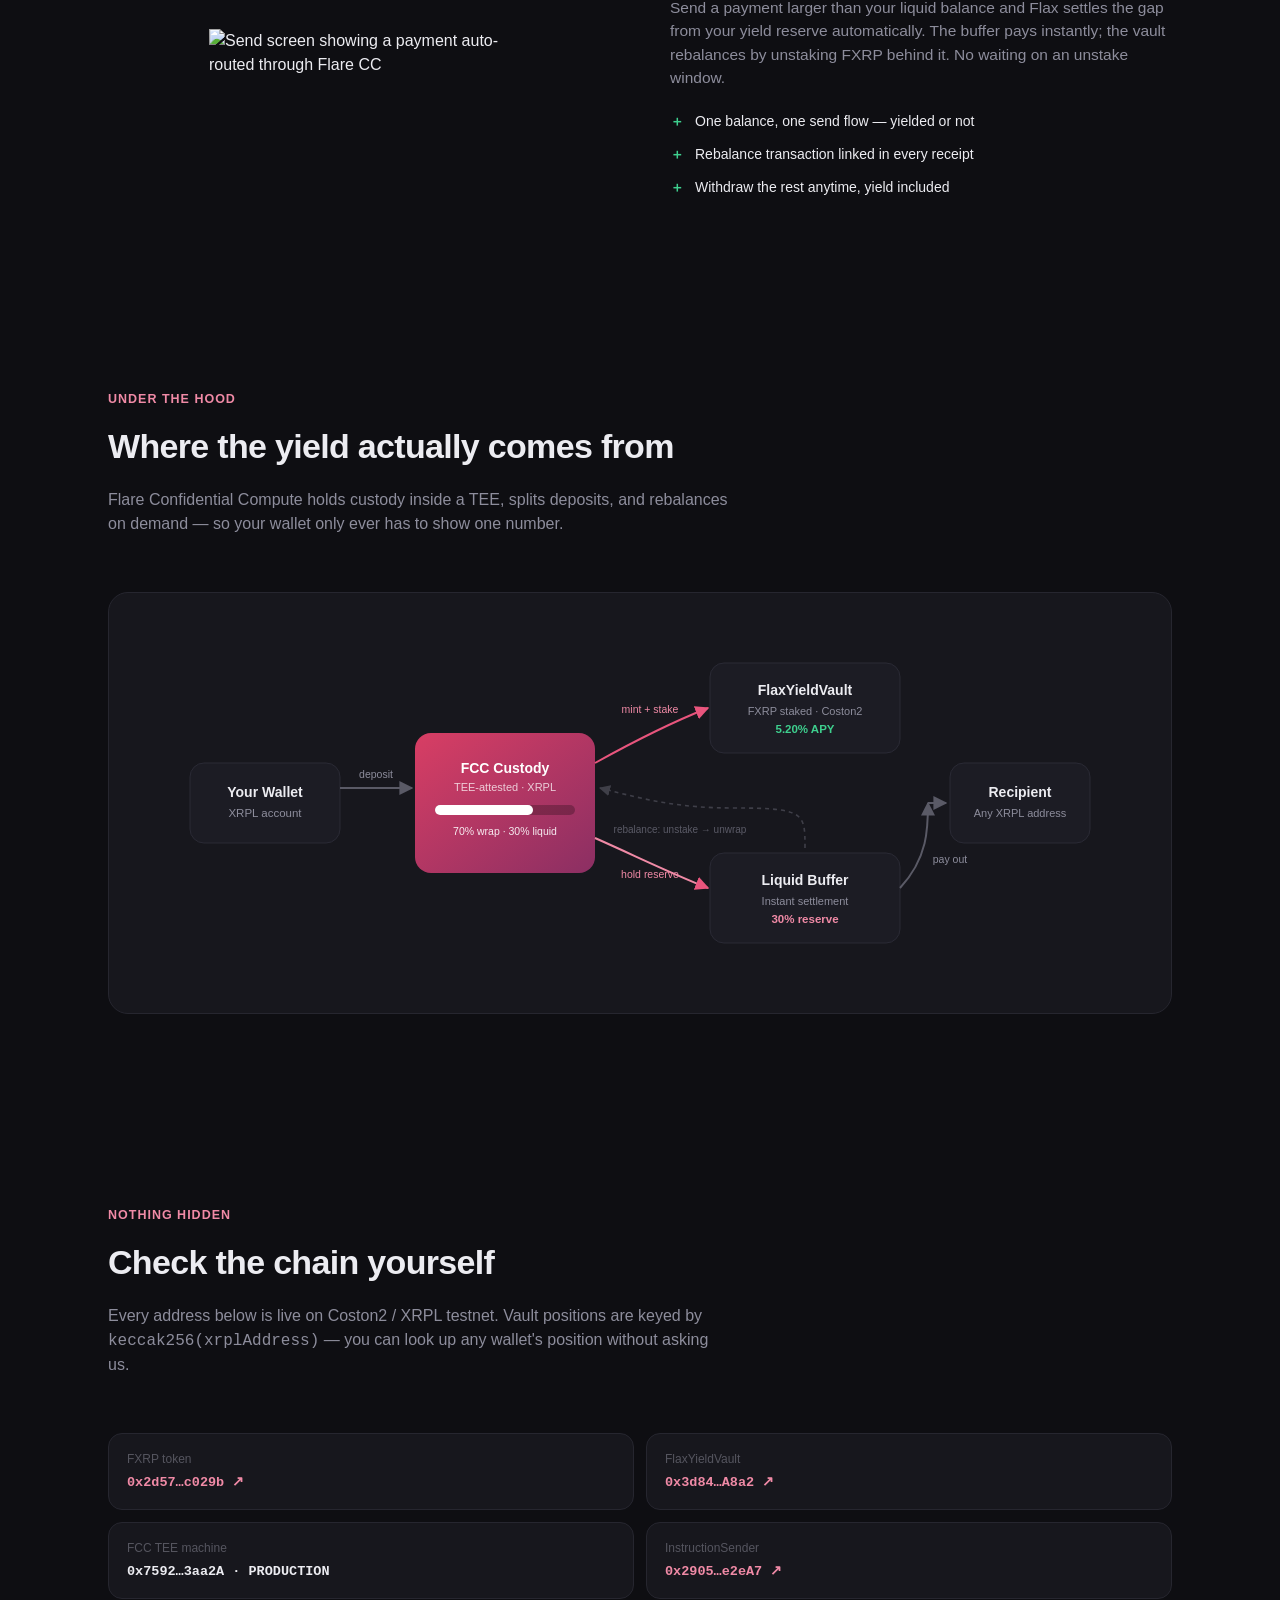
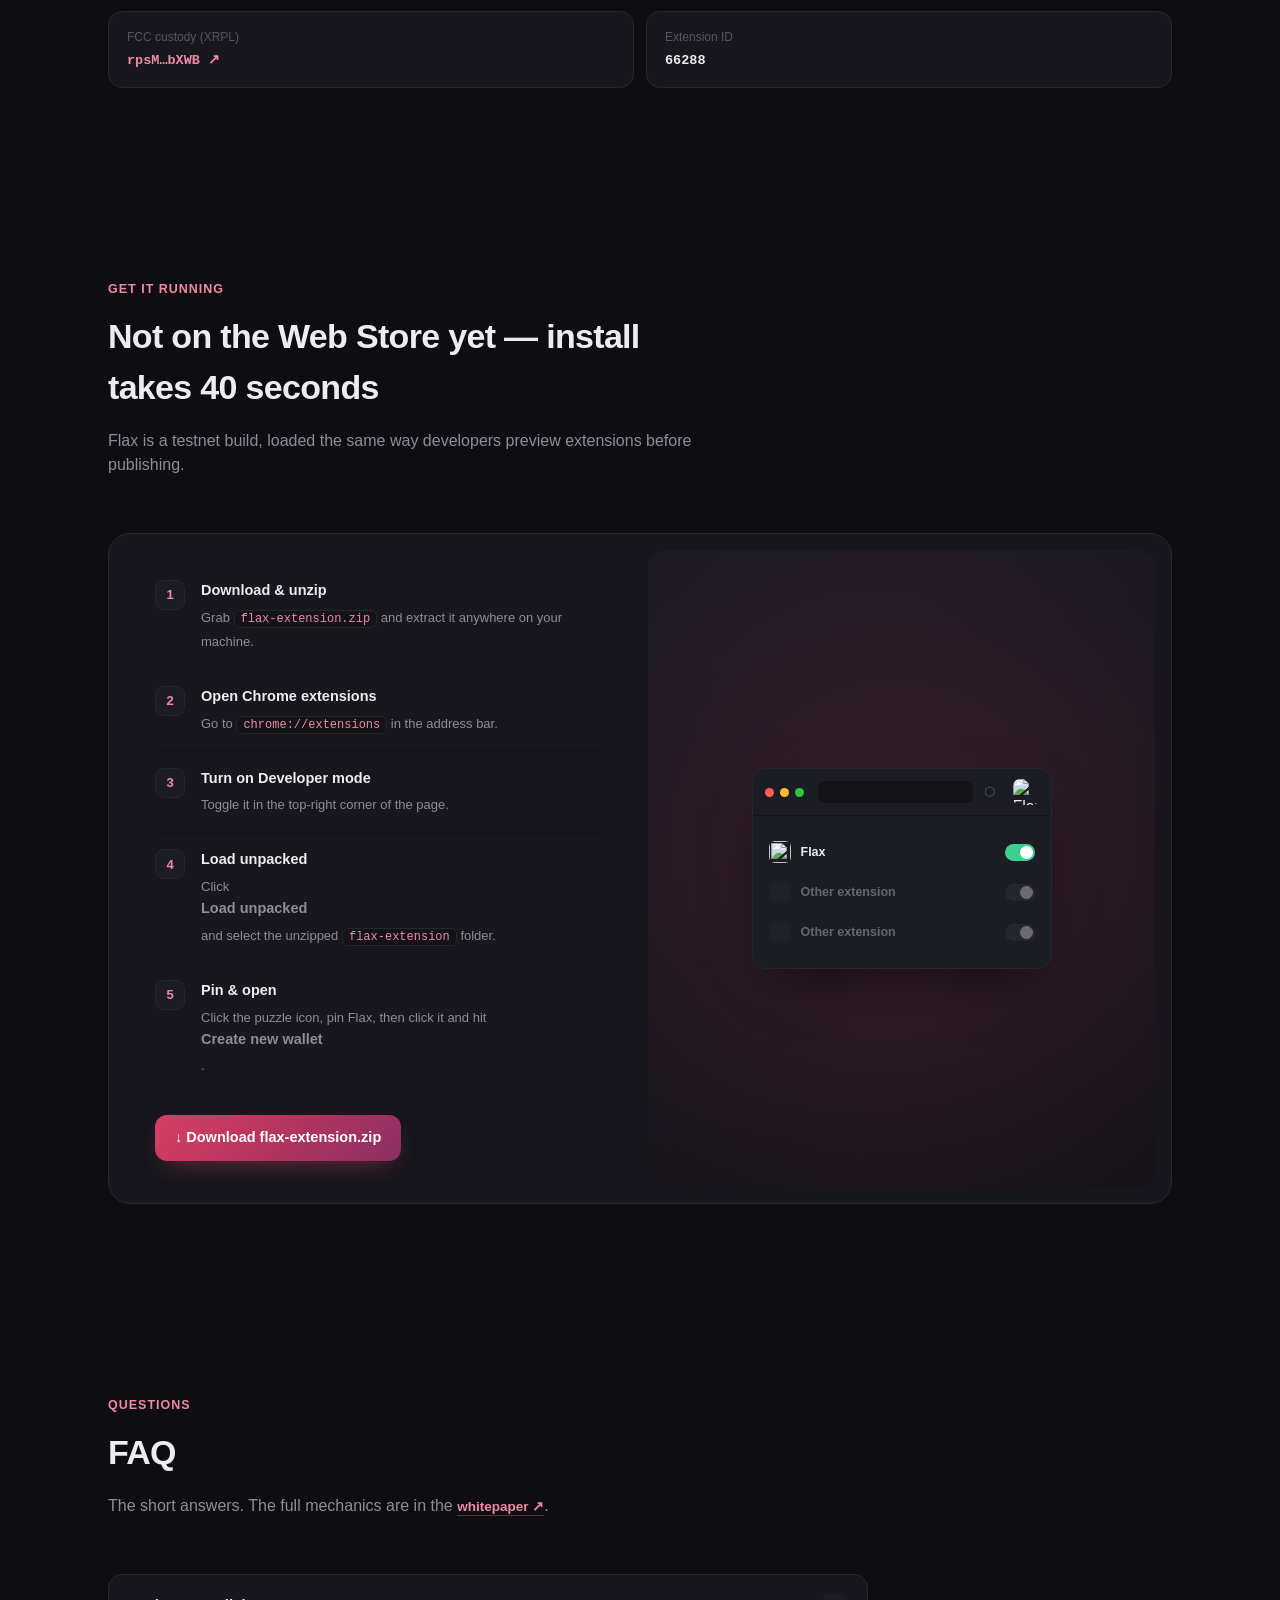
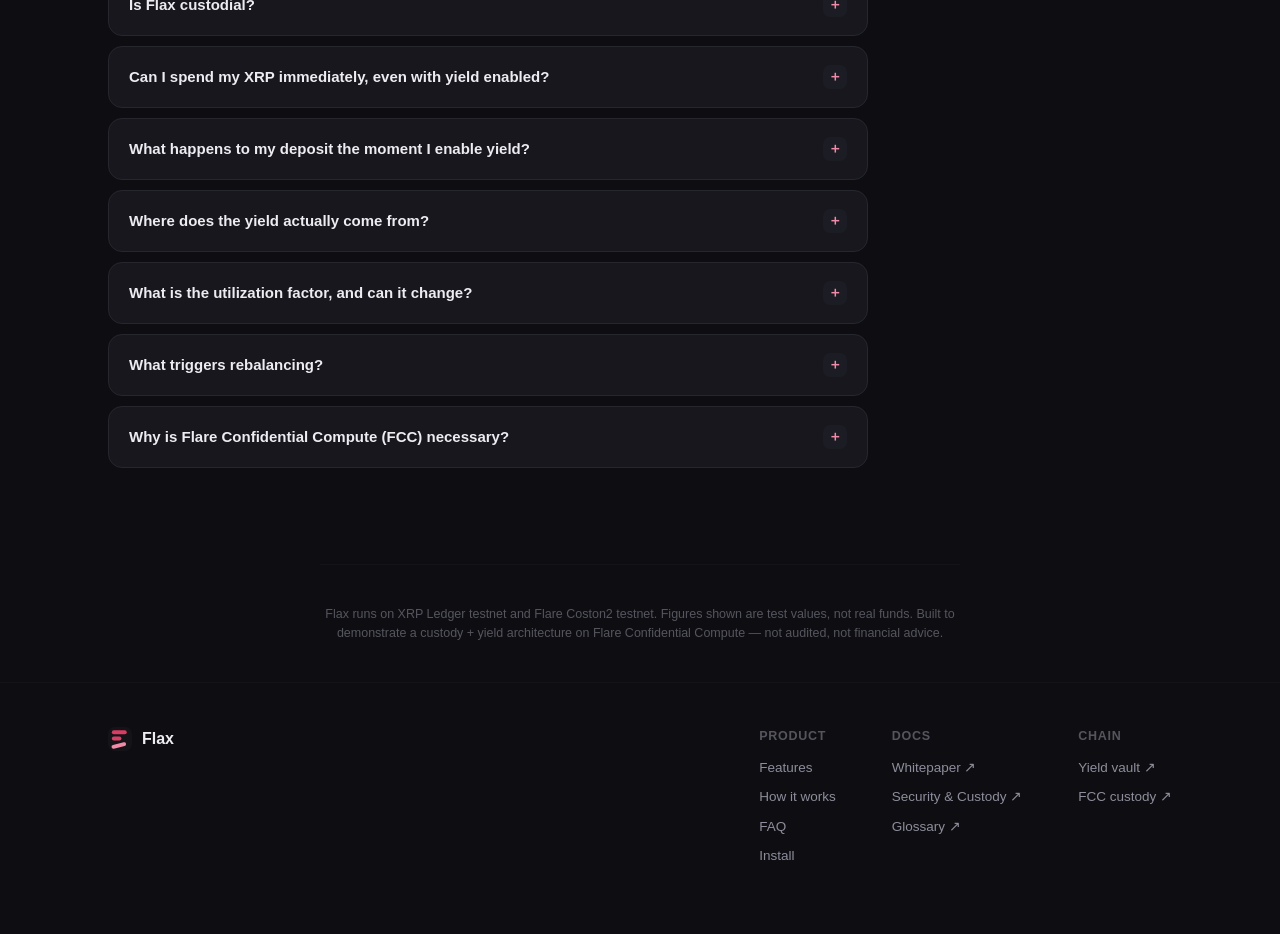
==== commit 835d30d3: "feat(site): install steps and FAQ" ====
--- a/index.html
+++ b/index.html
@@ -189,6 +189,129 @@
   </div>
 </section>
 
+<!-- ═══════════════════ INSTALL ═══════════════════ -->
+<section class="section" id="install">
+  <div class="wrap">
+    <div class="section-head">
+      <div class="section-tag">Get it running</div>
+      <h2>Not on the Web Store yet — install takes 40 seconds</h2>
+      <p>Flax is a testnet build, loaded the same way developers preview extensions before publishing.</p>
+    </div>
+
+    <div class="install-shell">
+      <div class="install-inner">
+        <div class="install-steps">
+          <div class="step-row">
+            <div class="step-num">1</div>
+            <div class="step-body"><b>Download &amp; unzip</b><span>Grab <code>flax-extension.zip</code> and extract it anywhere on your machine.</span></div>
+          </div>
+          <div class="step-row">
+            <div class="step-num">2</div>
+            <div class="step-body"><b>Open Chrome extensions</b><span>Go to <code>chrome://extensions</code> in the address bar.</span></div>
+          </div>
+          <div class="step-row">
+            <div class="step-num">3</div>
+            <div class="step-body"><b>Turn on Developer mode</b><span>Toggle it in the top-right corner of the page.</span></div>
+          </div>
+          <div class="step-row">
+            <div class="step-num">4</div>
+            <div class="step-body"><b>Load unpacked</b><span>Click <b>Load unpacked</b> and select the unzipped <code>flax-extension</code> folder.</span></div>
+          </div>
+          <div class="step-row">
+            <div class="step-num">5</div>
+            <div class="step-body"><b>Pin &amp; open</b><span>Click the puzzle icon, pin Flax, then click it and hit <b>Create new wallet</b>.</span></div>
+          </div>
+          <a class="btn primary block" style="margin-top:22px; justify-content:center;" href="flax-extension.zip">↓ Download flax-extension.zip</a>
+        </div>
+        <div class="install-visual">
+          <div class="browser-mock">
+            <div class="bm-bar">
+              <span class="bm-dot" style="background:#ff5f57"></span>
+              <span class="bm-dot" style="background:#febc2e"></span>
+              <span class="bm-dot" style="background:#28c840"></span>
+              <div class="bm-url"></div>
+              <span class="bm-puzzle">⬡</span>
+              <img class="bm-flax" src="img/icon48.png" alt="Flax icon"/>
+            </div>
+            <div class="bm-panel">
+              <div class="bm-row"><img src="img/icon48.png" alt=""/><span>Flax</span><div class="bm-toggle"></div></div>
+              <div class="bm-row" style="opacity:.35"><div style="width:22px;height:22px;border-radius:6px;background:#2a2a35"></div><span>Other extension</span><div class="bm-toggle" style="background:#3a3a45"></div></div>
+              <div class="bm-row" style="opacity:.35"><div style="width:22px;height:22px;border-radius:6px;background:#2a2a35"></div><span>Other extension</span><div class="bm-toggle" style="background:#3a3a45"></div></div>
+            </div>
+          </div>
+        </div>
+      </div>
+    </div>
+  </div>
+</section>
+
+<!-- ═══════════════════ FAQ ═══════════════════ -->
+<section class="section" id="faq">
+  <div class="wrap">
+    <div class="section-head">
+      <div class="section-tag">Questions</div>
+      <h2>FAQ</h2>
+      <p>The short answers. The full mechanics are in the <a class="inline-link" href="https://ember-7.gitbook.io/flaxwallet/" target="_blank" rel="noopener">whitepaper ↗</a>.</p>
+    </div>
+
+    <div class="faq-list">
+      <details class="faq-item">
+        <summary><span>Is Flax custodial?</span><span class="faq-x">＋</span></summary>
+        <div class="faq-a">
+          <p>No. Flax is non-custodial. FlaxManagerCC — the only component with control over pooled funds — runs inside a Trusted Execution Environment and is architecturally restricted to rebalancing and fulfilling user spending requests. It cannot deny a spending request or redirect funds elsewhere.</p>
+          <a class="inline-link" href="https://ember-7.gitbook.io/flaxwallet//security-and-custody" target="_blank" rel="noopener">Security &amp; Custody ↗</a>
+        </div>
+      </details>
+
+      <details class="faq-item">
+        <summary><span>Can I spend my XRP immediately, even with yield enabled?</span><span class="faq-x">＋</span></summary>
+        <div class="faq-a">
+          <p>Yes. Spending is served out of the unutilized lot, which is targeted to hold roughly 30% of TVL at all times (<code class="mono">u = 0.7</code>).</p>
+          <a class="inline-link" href="https://ember-7.gitbook.io/flaxwallet//flow-of-funds" target="_blank" rel="noopener">Fund Flows &amp; Rebalancing ↗</a>
+        </div>
+      </details>
+
+      <details class="faq-item">
+        <summary><span>What happens to my deposit the moment I enable yield?</span><span class="faq-x">＋</span></summary>
+        <div class="faq-a">
+          <p>It's allocated entirely to the unutilized lot first. The hourly rebalancing job then gradually moves the pool toward the target utilization of <code class="mono">0.7</code>, rather than force-deploying any single deposit immediately.</p>
+        </div>
+      </details>
+
+      <details class="faq-item">
+        <summary><span>Where does the yield actually come from?</span><span class="faq-x">＋</span></summary>
+        <div class="faq-a">
+          <p>From staking strategies on the Flare Network, accessed through FXRP — a 1:1, redeemable representation of XRP that's compatible with Flare's smart contracts.</p>
+          <a class="inline-link" href="https://ember-7.gitbook.io/flaxwallet//fxrp" target="_blank" rel="noopener">FXRP ↗</a>
+        </div>
+      </details>
+
+      <details class="faq-item">
+        <summary><span>What is the utilization factor, and can it change?</span><span class="faq-x">＋</span></summary>
+        <div class="faq-a">
+          <p><code class="mono">u</code> is a dynamic, smart-contract-embedded parameter currently set to <code class="mono">0.7</code>. It determines the target split between the utilized (yield-generating) and unutilized (liquid) lots, and is designed to be adjustable in the future.</p>
+        </div>
+      </details>
+
+      <details class="faq-item">
+        <summary><span>What triggers rebalancing?</span><span class="faq-x">＋</span></summary>
+        <div class="faq-a">
+          <p>An hourly job checks whether <code class="mono">u</code> has moved outside the <code class="mono">[0.6, 0.8]</code> band. If so, it moves just enough funds between lots to bring <code class="mono">u</code> back to <code class="mono">0.7</code>.</p>
+          <a class="inline-link" href="https://ember-7.gitbook.io/flaxwallet//flow-of-funds" target="_blank" rel="noopener">Fund Flows &amp; Rebalancing ↗</a>
+        </div>
+      </details>
+
+      <details class="faq-item">
+        <summary><span>Why is Flare Confidential Compute (FCC) necessary?</span><span class="faq-x">＋</span></summary>
+        <div class="faq-a">
+          <p>Standard smart contracts are fully public — including their logic and any data they touch. FCC uses a TEE to let FlaxManagerCC hold a private key and execute logic that no external party, including Flax itself, can view or alter.</p>
+          <a class="inline-link" href="https://ember-7.gitbook.io/flaxwallet//how-flax-uses-flare-cc" target="_blank" rel="noopener">FCC ↗</a>
+        </div>
+      </details>
+    </div>
+  </div>
+</section>
+
 <div class="disclaimer">
   Flax runs on XRP Ledger testnet and Flare Coston2 testnet. Figures shown are test values, not real funds. Built to demonstrate a custody + yield architecture on Flare Confidential Compute — not audited, not financial advice.
 </div>
